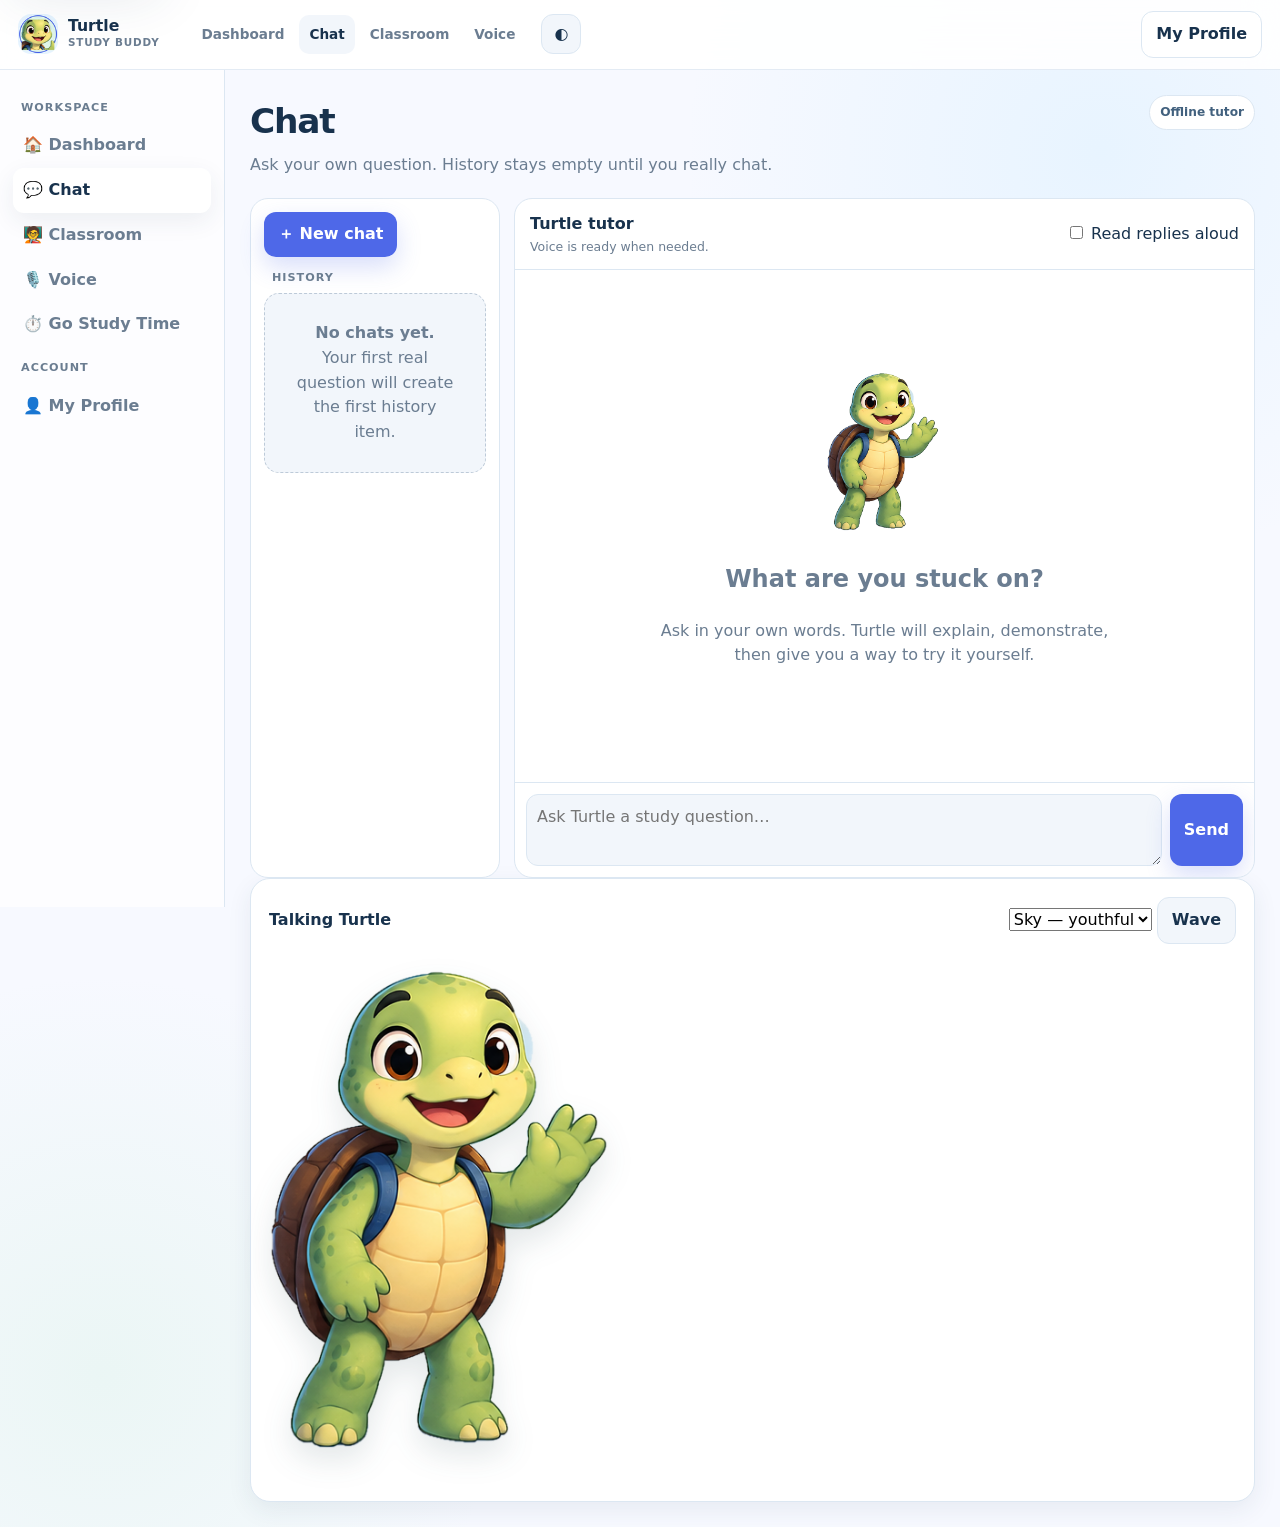
==== chat.html @ 51aebbe1 "Add files via upload" ====
<!doctype html>
<html lang="en">
<head>
<meta charset="utf-8">
<meta name="viewport" content="width=device-width,initial-scale=1">
<meta name="theme-color" content="#f7f9ff">
<meta name="description" content="Ask Turtle a study question and get a guided tutoring response.">
<meta name="robots" content="noindex,nofollow">
<link rel="canonical" href="https://turtle-study-buddy.pages.dev/chat.html">
<link rel="icon" href="favicon.ico" sizes="any">
<link rel="icon" type="image/png" href="favicon.png">
<meta property="og:type" content="website">
<meta property="og:title" content="Chat — Turtle Study Buddy">
<meta property="og:description" content="Ask Turtle a study question and get a guided tutoring response.">
<meta property="og:url" content="https://turtle-study-buddy.pages.dev/chat.html">
<meta property="og:image" content="https://turtle-study-buddy.pages.dev/assets/og-image.png">
<meta property="og:image:width" content="1200">
<meta property="og:image:height" content="630">
<meta name="twitter:card" content="summary_large_image">
<link rel="stylesheet" href="assets/css/site.css">
<title>Chat — Turtle Study Buddy</title>
</head>
<body>
<a class="skip" href="#main">Skip to content</a>
<header class="app-header">
  <div class="nav-wrap">
    <a class="brand" href="dashboard.html"><img src="favicon.png" alt=""><span class="brand-word"><b>Turtle</b><small>STUDY BUDDY</small></span></a>
    <nav class="app-nav" aria-label="Workspace"><a class="nav-link" href="dashboard.html">Dashboard</a><a class="nav-link" href="chat.html" aria-current="page">Chat</a><a class="nav-link" href="classroom.html">Classroom</a><a class="nav-link" href="voice.html">Voice</a></nav>
    <button class="btn btn-soft icon-btn" type="button" data-theme-toggle aria-label="Toggle dark mode">◐</button>
    <a class="btn btn-secondary profile-button" href="profile.html">My Profile</a>
  </div>
</header>
<main id="main">
<div class="app-shell"><aside class="sidebar"><div class="side-title">Workspace</div><a class="side-link" href="dashboard.html">🏠 Dashboard</a><a class="side-link active" href="chat.html">💬 Chat</a><a class="side-link" href="classroom.html">🧑‍🏫 Classroom</a><a class="side-link" href="voice.html">🎙️ Voice</a><a class="side-link" href="focus.html">⏱️ Go Study Time</a><div class="side-title">Account</div><a class="side-link" href="profile.html">👤 My Profile</a></aside><section class="app-main"><div class="app-title"><div><h1>Chat</h1><p>Ask your own question. History stays empty until you really chat.</p></div><span class="badge" id="chatMode">Offline tutor</span></div>
<div class="chat-layout">
<aside class="history"><button class="btn btn-primary" id="newChat" type="button">＋ New chat</button><div class="side-title">History</div><div class="history-list" id="historyList"></div></aside>
<section class="chat-box">
<div class="chat-head"><div><b>Turtle tutor</b><div class="typing" id="voiceStatus">Voice is ready when needed.</div></div><div><label><input type="checkbox" id="autoSpeak"> Read replies aloud</label></div></div>
<div class="messages" id="messages"></div>
<form class="composer" id="chatForm"><textarea id="chatInput" maxlength="1200" required aria-label="Study question" placeholder="Ask Turtle a study question…"></textarea><button class="btn btn-primary" id="sendBtn" type="submit">Send</button></form>
</section>
</div>
<div class="panel"><div class="panel-head"><h2>Talking Turtle</h2><div><select id="voiceChoice" aria-label="Turtle voice"><option value="af_sky">Sky — youthful</option><option value="af_heart">Heart — warm</option><option value="af_bella">Bella — clear</option></select> <button class="btn btn-soft" id="waveBtn" type="button">Wave</button></div></div><div class="turtle-rig-host" id="chatTurtle"></div></div></section></div>
</main>

<script type="module" src="assets/js/site.js"></script>
<script type="module" src="assets/js/chat.js"></script>
</body>
</html>
---- assets/css/site.css ----
*{box-sizing:border-box}
:root{
  --bg:#f7f9ff;--surface:#ffffff;--surface-2:#f2f6fb;--ink:#18324d;--muted:#6b7d91;
  --line:#dce7f2;--blue:#4e68e8;--blue-700:#394fc8;--green:#2f9b68;--green-soft:#eaf8ef;
  --yellow:#f3c64d;--danger:#b43b52;--shadow:0 20px 55px rgba(34,60,94,.12);--shadow-sm:0 8px 24px rgba(34,60,94,.08);
  --r-xl:28px;--r-lg:20px;--r-md:14px;--max:1180px;
}
html{scroll-behavior:smooth}
body{margin:0;background:
 radial-gradient(circle at 86% 10%,rgba(162,221,255,.18),transparent 26rem),
 radial-gradient(circle at 8% 90%,rgba(165,229,186,.15),transparent 25rem),
 var(--bg);color:var(--ink);font-family:Inter,ui-sans-serif,system-ui,-apple-system,"Segoe UI",Roboto,Arial,sans-serif;line-height:1.55}
body.dark{--bg:#111827;--surface:#182235;--surface-2:#141e2d;--ink:#eef5ff;--muted:#a9b8c9;--line:#2c3a4d;--shadow:0 20px 55px rgba(0,0,0,.28);--shadow-sm:0 8px 24px rgba(0,0,0,.22)}
a{color:inherit;text-decoration:none}
img,svg{display:block;max-width:100%}
button,input,select,textarea{font:inherit}
button{color:inherit}
.skip{position:fixed;left:12px;top:-70px;z-index:999;background:#fff;color:#111;padding:10px 14px;border-radius:10px;box-shadow:var(--shadow)}
.skip:focus{top:12px}
.wrap{max-width:var(--max);margin:auto;padding-left:18px;padding-right:18px}
.site-header,.app-header{position:sticky;top:0;z-index:60;background:color-mix(in srgb,var(--surface) 90%,transparent);backdrop-filter:blur(16px);border-bottom:1px solid color-mix(in srgb,var(--line) 80%,transparent)}
.nav-wrap{max-width:var(--max);margin:auto;padding:11px 18px;display:flex;align-items:center;gap:16px}
.brand{display:flex;align-items:center;gap:10px;min-width:max-content}
.brand img{width:40px;height:40px;border-radius:13px}
.brand-word b{display:block;line-height:1;font-size:.98rem}.brand-word small{display:block;color:var(--muted);font-size:.65rem;font-weight:800;letter-spacing:.08em}
.main-nav,.app-nav{display:flex;align-items:center;gap:5px;margin-left:auto}
.nav-link,.nav-button{border:0;background:transparent;padding:9px 10px;border-radius:10px;font-size:.85rem;font-weight:780;color:var(--muted);cursor:pointer}
.nav-link:hover,.nav-button:hover,.nav-link[aria-current="page"]{background:var(--surface-2);color:var(--ink)}
.nav-actions{display:flex;align-items:center;gap:8px}
.btn{border:0;border-radius:12px;padding:10px 14px;font-weight:850;display:inline-flex;align-items:center;justify-content:center;gap:7px;cursor:pointer;transition:transform .16s ease,background .16s ease,box-shadow .16s ease}
.btn:hover{transform:translateY(-1px)}
.btn:focus-visible,.icon-btn:focus-visible,.nav-link:focus-visible,.nav-button:focus-visible,input:focus-visible,textarea:focus-visible,select:focus-visible{outline:3px solid #f3ca54;outline-offset:2px}
.btn-primary{background:var(--blue);color:#fff;box-shadow:0 10px 24px rgba(78,104,232,.22)}
.btn-primary:hover{background:var(--blue-700)}
.btn-secondary{background:var(--surface);border:1px solid var(--line);color:var(--ink)}
.btn-soft{background:var(--surface-2);border:1px solid var(--line)}
.icon-btn{width:40px;height:40px;padding:0}
.menu-btn{display:none}
.badge{display:inline-flex;align-items:center;gap:7px;padding:7px 10px;background:var(--surface);border:1px solid var(--line);border-radius:999px;font-size:.76rem;font-weight:850;color:#42617e}
.dark .badge{color:#cfe0ef}
.hero{padding:64px 0 44px}
.hero-grid{display:grid;grid-template-columns:1.05fr .95fr;gap:44px;align-items:center}
.hero h1{font-size:clamp(2.7rem,6vw,5.25rem);line-height:.98;letter-spacing:-.055em;margin:16px 0 20px}
.hero h1 .green{color:var(--green);position:relative;display:inline-block}
.hero h1 .green:after{content:"";position:absolute;left:5%;right:3%;height:8px;bottom:-5px;background:var(--yellow);border-radius:999px;z-index:-1;transform:rotate(-1deg)}
.hero p{font-size:1.06rem;color:var(--muted);max-width:650px;margin:0 0 22px}
.hero-actions{display:flex;gap:10px;flex-wrap:wrap;margin:24px 0 16px}
.trust{display:flex;gap:13px;flex-wrap:wrap;font-size:.78rem;color:var(--muted);font-weight:760}
.hero-art{position:relative;min-height:525px;display:grid;place-items:center}
.hero-circle{width:min(500px,95%);aspect-ratio:1;border-radius:50%;background:linear-gradient(145deg,#e8f5ff,#eef9e8);border:12px solid rgba(255,255,255,.76);box-shadow:var(--shadow),inset 0 0 0 1px #d7e8f3;display:grid;place-items:center;overflow:visible}
.dark .hero-circle{border-color:rgba(255,255,255,.08)}
.hero-turtle{width:auto;height:88%;max-width:385px;object-fit:contain;filter:drop-shadow(0 18px 18px rgba(39,68,76,.14))}
.float-card{position:absolute;background:var(--surface);border:1px solid var(--line);box-shadow:var(--shadow-sm);border-radius:16px;padding:10px 12px;font-size:.76rem;font-weight:850}
.float-card.one{right:0;top:17%}.float-card.two{left:0;bottom:16%}
.section{padding:66px 0}
.section-head{text-align:center;max-width:740px;margin:0 auto 28px}
.section-head h2{font-size:clamp(1.9rem,4vw,3rem);line-height:1.08;letter-spacing:-.035em;margin:0 0 10px}
.section-head p{margin:0;color:var(--muted)}
.cards-4{display:grid;grid-template-columns:repeat(4,1fr);gap:14px}
.cards-3{display:grid;grid-template-columns:repeat(3,1fr);gap:16px}
.card{background:var(--surface);border:1px solid var(--line);border-radius:var(--r-lg);box-shadow:var(--shadow-sm);padding:20px}
.card .emoji{font-size:24px}.card h3{font-size:1rem;margin:10px 0 5px}.card p{margin:0;color:var(--muted);font-size:.86rem}
.step-num{width:36px;height:36px;border-radius:11px;display:grid;place-items:center;background:#edf1ff;color:var(--blue);font-weight:900}
.parent-box{display:grid;grid-template-columns:1fr 1fr;gap:24px;background:linear-gradient(145deg,#eef7ff,#eefaf2);border:1px solid #dce9e2;border-radius:28px;padding:30px}
.dark .parent-box{background:linear-gradient(145deg,#172537,#182c25);border-color:var(--line)}
.checks{display:grid;gap:9px}.check{display:flex;gap:9px;align-items:flex-start}.check strong{color:var(--green)}
.cta{background:linear-gradient(135deg,#4e68e8,#5f7cf0 55%,#3aa573);color:#fff;border-radius:30px;padding:38px;display:flex;align-items:center;justify-content:space-between;gap:20px}
.cta h2{font-size:clamp(1.8rem,4vw,3rem);margin:0 0 8px}.cta p{margin:0;color:#ebf0ff}
.page-hero{padding:56px 0 30px;text-align:center}.page-hero h1{font-size:clamp(2.2rem,5vw,4rem);margin:10px 0;letter-spacing:-.045em}.page-hero p{color:var(--muted);max-width:720px;margin:0 auto}
.price-card{max-width:760px;margin:0 auto;background:var(--surface);border:1px solid var(--line);border-radius:26px;padding:28px;box-shadow:var(--shadow);text-align:center}.price-card .price{font-size:3rem;font-weight:900;margin:10px 0}.price-list{display:grid;gap:8px;text-align:left;max-width:470px;margin:20px auto}
.faq-list{max-width:820px;margin:0 auto;display:grid;gap:10px}details{background:var(--surface);border:1px solid var(--line);border-radius:16px;padding:0 16px}summary{cursor:pointer;list-style:none;padding:16px 0;display:flex;justify-content:space-between;gap:12px;font-weight:850}summary::-webkit-details-marker{display:none}summary:after{content:"+";color:var(--blue);font-size:1.2rem}details[open] summary:after{content:"–"}details p{color:var(--muted);margin:0 0 16px}
.legal{max-width:820px;margin:auto;padding:50px 18px}.legal h1{font-size:clamp(2.2rem,5vw,3.7rem);letter-spacing:-.04em}.legal h2{margin-top:28px}.legal p,.legal li{color:var(--muted)}
.form-shell{min-height:calc(100vh - 70px);display:grid;place-items:center;padding:34px 18px}.form-card{width:min(590px,100%);background:var(--surface);border:1px solid var(--line);border-radius:26px;padding:28px;box-shadow:var(--shadow)}.form-card h1{margin:0 0 7px;font-size:2.15rem}.form-card>p{color:var(--muted)}
.form-grid{display:grid;gap:13px}.field label{display:block;font-size:.8rem;font-weight:850;margin-bottom:6px}.field input,.field select,.field textarea{width:100%;border:1px solid #cad8e5;background:var(--surface-2);color:var(--ink);border-radius:13px;padding:11px 12px;outline:none}.notice{padding:12px 13px;border-radius:14px;background:#fff8e8;border:1px solid #eed99a;color:#6f5717;font-size:.84rem;line-height:1.5}.dark .notice{background:#332b19;border-color:#5a4d2c;color:#ecd98f}
footer{border-top:1px solid var(--line);margin-top:58px;background:color-mix(in srgb,var(--surface) 74%,transparent)}.footer-grid{max-width:var(--max);margin:auto;padding:34px 18px;display:grid;grid-template-columns:1.5fr repeat(3,1fr);gap:28px}.footer-col b{display:block;margin-bottom:8px}.footer-col a{display:block;color:var(--muted);font-size:.86rem;padding:4px 0}.footer-brand p{color:var(--muted);font-size:.86rem;max-width:280px}.copyright{max-width:var(--max);margin:auto;padding:0 18px 26px;color:var(--muted);font-size:.76rem}

/* app */
.app-header .nav-wrap{max-width:none}.app-nav{margin-left:16px}.profile-button{margin-left:auto}.app-shell{display:grid;grid-template-columns:225px 1fr;min-height:calc(100vh - 63px)}.sidebar{border-right:1px solid var(--line);background:color-mix(in srgb,var(--surface) 70%,transparent);padding:17px 13px;position:sticky;top:63px;height:calc(100vh - 63px);overflow:auto}.side-title{margin:12px 8px 7px;font-size:.7rem;text-transform:uppercase;letter-spacing:.09em;color:var(--muted);font-weight:900}.side-link{display:flex;align-items:center;gap:8px;width:100%;padding:10px;border:0;border-radius:11px;background:transparent;color:var(--muted);font-weight:780;text-align:left;cursor:pointer}.side-link:hover,.side-link.active{background:var(--surface);color:var(--ink);box-shadow:var(--shadow-sm)}.app-main{padding:25px;min-width:0}.app-title{display:flex;justify-content:space-between;align-items:flex-start;gap:18px;margin-bottom:20px}.app-title h1{font-size:2.15rem;letter-spacing:-.035em;margin:0}.app-title p{color:var(--muted);margin:5px 0 0}.mode-grid{display:grid;grid-template-columns:repeat(4,1fr);gap:14px}.mode-card{background:var(--surface);border:1px solid var(--line);border-radius:20px;padding:18px;box-shadow:var(--shadow-sm)}.mode-card .mode-icon{width:44px;height:44px;border-radius:14px;display:grid;place-items:center;background:var(--surface-2);font-size:22px}.mode-card h3{margin:11px 0 4px}.mode-card p{margin:0;color:var(--muted);font-size:.84rem}.dashboard-grid{display:grid;grid-template-columns:1.35fr .65fr;gap:16px;margin-top:18px}.panel{background:var(--surface);border:1px solid var(--line);border-radius:20px;padding:18px;box-shadow:var(--shadow-sm)}.panel-head{display:flex;justify-content:space-between;gap:10px;align-items:center;margin-bottom:12px}.panel-head h2{font-size:1rem;margin:0}.empty{border:1px dashed #bdcad8;border-radius:15px;padding:27px;text-align:center;color:var(--muted);background:var(--surface-2)}.stats{display:grid;grid-template-columns:1fr 1fr;gap:10px}.stat{background:var(--surface-2);border:1px solid var(--line);border-radius:14px;padding:12px}.stat b{display:block;font-size:1.4rem}.stat span{font-size:.72rem;color:var(--muted)}
.chat-layout{display:grid;grid-template-columns:250px minmax(0,1fr);gap:14px;min-height:680px}.history{background:var(--surface);border:1px solid var(--line);border-radius:18px;padding:13px}.history-list{display:grid;gap:7px}.history-item{width:100%;border:1px solid var(--line);background:var(--surface-2);border-radius:11px;padding:9px 10px;text-align:left;cursor:pointer;font-size:.8rem;font-weight:760}.chat-box{background:var(--surface);border:1px solid var(--line);border-radius:18px;display:flex;flex-direction:column;overflow:hidden}.chat-head{padding:13px 15px;border-bottom:1px solid var(--line);display:flex;justify-content:space-between;gap:10px;align-items:center}.messages{flex:1;overflow:auto;padding:18px;display:flex;flex-direction:column;gap:12px}.welcome-chat{text-align:center;margin:auto;color:var(--muted);max-width:480px}.welcome-chat .turtle-small{width:115px;margin:0 auto 10px}.message{display:flex;gap:8px;max-width:80%}.message.user{align-self:flex-end;flex-direction:row-reverse}.bubble{padding:11px 13px;border-radius:15px;background:#eef8f2;border:1px solid #d5eadc;white-space:pre-wrap}.user .bubble{background:#eef3ff;border-color:#d6def8}.speaker{border:0;background:transparent;color:var(--blue);cursor:pointer;font-size:.75rem;font-weight:850;padding:4px 0}.composer{border-top:1px solid var(--line);padding:11px;display:flex;gap:8px}.composer textarea{flex:1;min-height:48px;max-height:140px;resize:vertical;border:1px solid var(--line);background:var(--surface-2);color:var(--ink);border-radius:12px;padding:10px}.typing{font-size:.78rem;color:var(--muted)}
.rig-card{background:var(--surface);border:1px solid var(--line);border-radius:22px;padding:18px;box-shadow:var(--shadow-sm);display:grid;place-items:center}.turtle-rig-host{width:min(350px,100%);aspect-ratio:385/580}.turtle-rig-svg{width:100%;height:100%;overflow:visible;filter:drop-shadow(0 14px 15px rgba(35,64,72,.12))}.rig-arm{transform-box:view-box;transform-origin:250px 250px}.rig-eyelids{opacity:0}.eyelid{fill:#a6c85f;stroke:#6e9446;stroke-width:1.2}.lash{fill:none;stroke:#2d371f;stroke-width:3.6;stroke-linecap:round}.mouth-shape{opacity:0}.mouth-shape.is-active{opacity:1}.turtle-rig-svg.is-blinking .rig-eyelids{opacity:1}.turtle-rig-svg.is-waving .rig-arm{animation:waveArm 1.35s ease-in-out}.turtle-rig-svg.is-speaking .rig-body-wrap{animation:talkSway 1.15s ease-in-out infinite}.turtle-rig-svg.is-speaking .rig-arm{animation:talkArm 1.6s ease-in-out infinite}
@keyframes waveArm{0%,100%{transform:rotate(0deg)}20%{transform:rotate(-8deg)}45%{transform:rotate(5deg)}70%{transform:rotate(-6deg)}}@keyframes talkSway{0%,100%{transform:translateY(0) rotate(0)}50%{transform:translateY(-1.5px) rotate(.45deg)}}@keyframes talkArm{0%,100%{transform:rotate(0)}50%{transform:rotate(-2.8deg)}}
.voice-grid{display:grid;grid-template-columns:minmax(320px,.85fr) minmax(360px,1.15fr);gap:18px}.voice-controls{background:var(--surface);border:1px solid var(--line);border-radius:22px;padding:20px;box-shadow:var(--shadow-sm)}.voice-controls textarea{width:100%;min-height:110px;resize:vertical;border:1px solid var(--line);border-radius:13px;background:var(--surface-2);color:var(--ink);padding:11px}.voice-grid2{display:grid;grid-template-columns:1fr 1fr;gap:10px}.status{margin-top:14px;padding:12px 13px;border:1px solid var(--line);border-radius:13px;background:var(--surface-2);font-size:.84rem;font-weight:760}.status.loading{background:#fff8e9;border-color:#edd493;color:#6d5517}.status.speaking{background:#effaf4;border-color:#b9e2ca;color:#1d6842}.status.error{background:#fff1f1;border-color:#efc1c1;color:#902d2d}.progress{height:7px;background:#ebf0f5;border-radius:999px;overflow:hidden;margin-top:9px}.progress i{display:block;height:100%;width:0;background:linear-gradient(90deg,var(--blue),var(--green));transition:width .16s ease}.readout{display:grid;grid-template-columns:repeat(3,1fr);gap:8px;margin-top:12px}.metric{background:var(--surface-2);border:1px solid var(--line);border-radius:12px;padding:9px;text-align:center}.metric small{display:block;color:var(--muted);font-size:.66rem;font-weight:850}.metric b{font-size:1rem}
.classroom-grid{display:grid;grid-template-columns:280px minmax(0,1fr);gap:16px}.board{background:var(--surface);border:1px solid var(--line);border-radius:21px;min-height:560px;padding:20px;box-shadow:var(--shadow-sm)}.board-label{text-transform:uppercase;letter-spacing:.08em;font-size:.72rem;color:var(--muted);font-weight:900}.board h2{font-size:2rem}.lesson{border-left:4px solid var(--blue);background:var(--surface-2);border-radius:0 14px 14px 0;padding:14px;margin-top:16px}
.focus-wrap{max-width:760px;margin:auto}.timer-card{text-align:center;background:var(--surface);border:1px solid var(--line);border-radius:24px;padding:28px;box-shadow:var(--shadow-sm)}.timer{font-size:clamp(3rem,10vw,6rem);font-weight:900;letter-spacing:-.055em;margin:12px 0}.timer-options{display:flex;justify-content:center;gap:8px;flex-wrap:wrap}.timer-options button{border:1px solid var(--line);background:var(--surface-2);border-radius:999px;padding:7px 10px;font-weight:800;cursor:pointer}
.profile-grid{display:grid;grid-template-columns:.8fr 1.2fr;gap:16px}.avatar{width:86px;height:86px;border-radius:50%;background:linear-gradient(145deg,#dff7e8,#e7f1ff);display:grid;place-items:center;font-size:38px;margin:0 auto 12px}.profile-summary{text-align:center}

@media(max-width:1020px){.cards-4,.mode-grid{grid-template-columns:repeat(2,1fr)}.hero-grid{gap:24px}.dashboard-grid{grid-template-columns:1fr}.classroom-grid{grid-template-columns:230px 1fr}}
@media(max-width:840px){.main-nav{display:none;position:absolute;left:14px;right:14px;top:64px;background:var(--surface);border:1px solid var(--line);border-radius:16px;padding:8px;box-shadow:var(--shadow);flex-direction:column;align-items:stretch}.main-nav.open{display:flex}.menu-btn{display:inline-flex}.nav-actions .hide-mobile{display:none}.hero-grid{grid-template-columns:1fr}.hero-art{min-height:445px}.hero-circle{width:min(430px,92%)}.cards-3,.parent-box{grid-template-columns:1fr}.footer-grid{grid-template-columns:1.3fr 1fr 1fr}.footer-col:last-child{grid-column:2/4}.app-shell{grid-template-columns:1fr}.sidebar{display:none}.app-main{padding:18px}.app-nav{display:none}.chat-layout{grid-template-columns:1fr}.history{display:none}.classroom-grid,.voice-grid,.profile-grid{grid-template-columns:1fr}}
@media(max-width:560px){.nav-wrap{padding:10px 12px}.brand-word small{display:none}.nav-actions .btn-primary{display:none}.hero{padding-top:40px}.hero h1{font-size:2.7rem}.hero p{font-size:.98rem}.hero-actions .btn{width:100%}.hero-art{min-height:365px}.hero-circle{width:min(350px,94%)}.hero-turtle{height:85%;max-width:300px}.float-card{display:none}.cards-4,.mode-grid{grid-template-columns:1fr}.cta{display:block;padding:25px}.cta .btn{margin-top:15px;width:100%}.footer-grid{grid-template-columns:1fr 1fr}.footer-brand{grid-column:1/-1}.footer-col:last-child{grid-column:auto}.app-main{padding:14px}.app-title{display:block}.app-title .btn{margin-top:10px}.message{max-width:92%}.voice-grid2,.readout{grid-template-columns:1fr}.composer{align-items:flex-end}.composer .btn{padding:10px 12px}}
@media(prefers-reduced-motion:reduce){html{scroll-behavior:auto}*,*:before,*:after{animation:none!important;transition:none!important}}
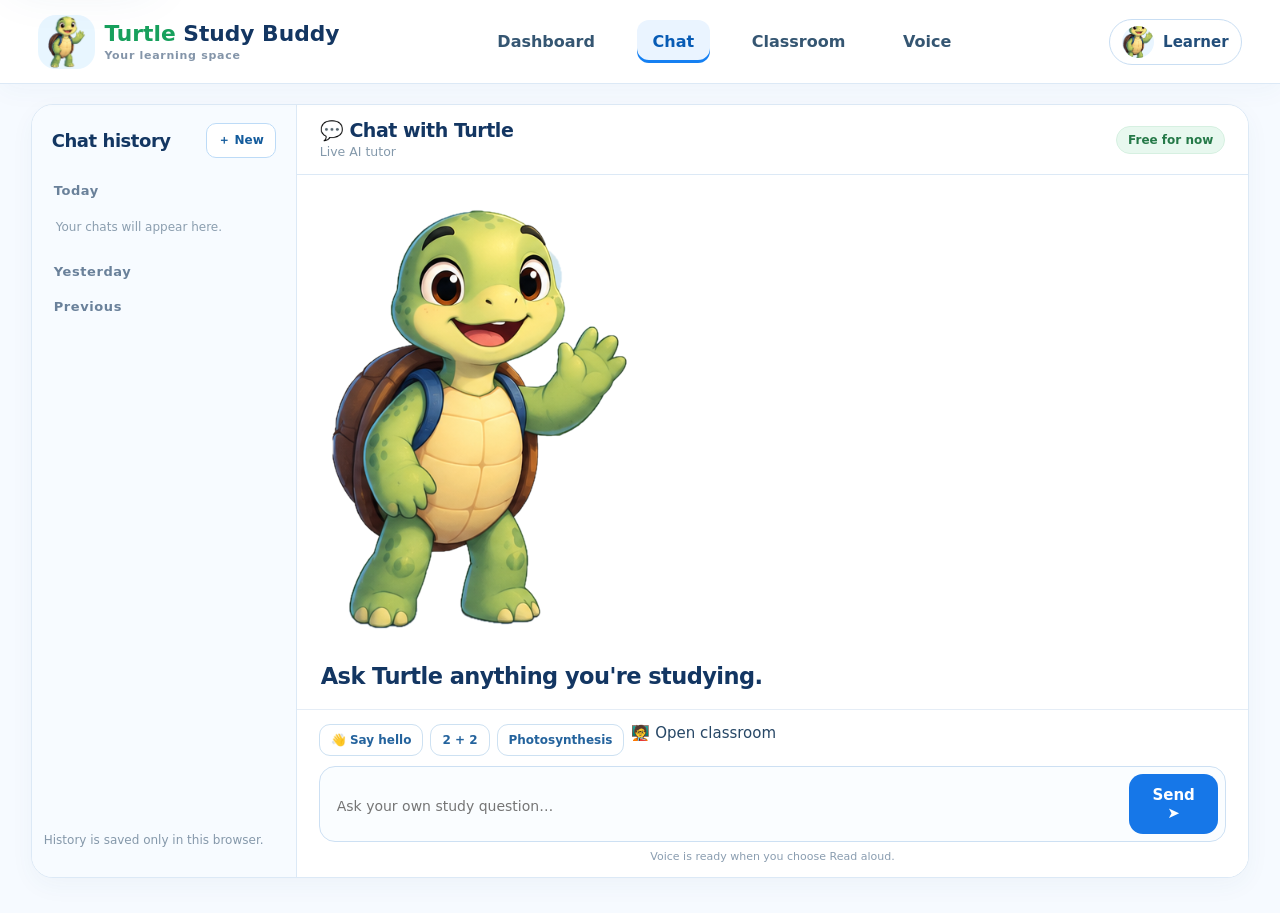
==== commit 6476a549: "Add files via upload" ====
--- a/chat.html
+++ b/chat.html
@@ -1,49 +1,8 @@
-<!doctype html>
-<html lang="en">
-<head>
-<meta charset="utf-8">
-<meta name="viewport" content="width=device-width,initial-scale=1">
-<meta name="theme-color" content="#f7f9ff">
-<meta name="description" content="Ask Turtle a study question and get a guided tutoring response.">
-<meta name="robots" content="noindex,nofollow">
-<link rel="canonical" href="https://turtle-study-buddy.pages.dev/chat.html">
-<link rel="icon" href="favicon.ico" sizes="any">
-<link rel="icon" type="image/png" href="favicon.png">
-<meta property="og:type" content="website">
-<meta property="og:title" content="Chat — Turtle Study Buddy">
-<meta property="og:description" content="Ask Turtle a study question and get a guided tutoring response.">
-<meta property="og:url" content="https://turtle-study-buddy.pages.dev/chat.html">
-<meta property="og:image" content="https://turtle-study-buddy.pages.dev/assets/og-image.png">
-<meta property="og:image:width" content="1200">
-<meta property="og:image:height" content="630">
-<meta name="twitter:card" content="summary_large_image">
-<link rel="stylesheet" href="assets/css/site.css">
-<title>Chat — Turtle Study Buddy</title>
-</head>
-<body>
-<a class="skip" href="#main">Skip to content</a>
-<header class="app-header">
-  <div class="nav-wrap">
-    <a class="brand" href="dashboard.html"><img src="favicon.png" alt=""><span class="brand-word"><b>Turtle</b><small>STUDY BUDDY</small></span></a>
-    <nav class="app-nav" aria-label="Workspace"><a class="nav-link" href="dashboard.html">Dashboard</a><a class="nav-link" href="chat.html" aria-current="page">Chat</a><a class="nav-link" href="classroom.html">Classroom</a><a class="nav-link" href="voice.html">Voice</a></nav>
-    <button class="btn btn-soft icon-btn" type="button" data-theme-toggle aria-label="Toggle dark mode">◐</button>
-    <a class="btn btn-secondary profile-button" href="profile.html">My Profile</a>
-  </div>
-</header>
-<main id="main">
-<div class="app-shell"><aside class="sidebar"><div class="side-title">Workspace</div><a class="side-link" href="dashboard.html">🏠 Dashboard</a><a class="side-link active" href="chat.html">💬 Chat</a><a class="side-link" href="classroom.html">🧑‍🏫 Classroom</a><a class="side-link" href="voice.html">🎙️ Voice</a><a class="side-link" href="focus.html">⏱️ Go Study Time</a><div class="side-title">Account</div><a class="side-link" href="profile.html">👤 My Profile</a></aside><section class="app-main"><div class="app-title"><div><h1>Chat</h1><p>Ask your own question. History stays empty until you really chat.</p></div><span class="badge" id="chatMode">Offline tutor</span></div>
-<div class="chat-layout">
-<aside class="history"><button class="btn btn-primary" id="newChat" type="button">＋ New chat</button><div class="side-title">History</div><div class="history-list" id="historyList"></div></aside>
-<section class="chat-box">
-<div class="chat-head"><div><b>Turtle tutor</b><div class="typing" id="voiceStatus">Voice is ready when needed.</div></div><div><label><input type="checkbox" id="autoSpeak"> Read replies aloud</label></div></div>
-<div class="messages" id="messages"></div>
-<form class="composer" id="chatForm"><textarea id="chatInput" maxlength="1200" required aria-label="Study question" placeholder="Ask Turtle a study question…"></textarea><button class="btn btn-primary" id="sendBtn" type="submit">Send</button></form>
-</section>
-</div>
-<div class="panel"><div class="panel-head"><h2>Talking Turtle</h2><div><select id="voiceChoice" aria-label="Turtle voice"><option value="af_sky">Sky — youthful</option><option value="af_heart">Heart — warm</option><option value="af_bella">Bella — clear</option></select> <button class="btn btn-soft" id="waveBtn" type="button">Wave</button></div></div><div class="turtle-rig-host" id="chatTurtle"></div></div></section></div>
-</main>
-
-<script type="module" src="assets/js/site.js"></script>
-<script type="module" src="assets/js/chat.js"></script>
-</body>
-</html>+<!doctype html><html lang="en"><head>
+<meta charset="UTF-8"><meta name="viewport" content="width=device-width,initial-scale=1"><meta name="theme-color" content="#f7fbff">
+<title>Chat — Turtle Study Buddy</title><meta name="description" content="Chat with Turtle Study Buddy."><meta name="robots" content="noindex,nofollow">
+<link rel="canonical" href="https://turtle-study-buddy.pages.dev/chat.html"><link rel="icon" href="favicon.ico" sizes="any"><link rel="icon" type="image/png" href="favicon.png">
+<meta property="og:type" content="website"><meta property="og:title" content="Chat — Turtle Study Buddy"><meta property="og:description" content="Chat with Turtle Study Buddy.">
+<meta property="og:url" content="https://turtle-study-buddy.pages.dev/chat.html"><meta property="og:image" content="https://turtle-study-buddy.pages.dev/assets/og-image.png">
+<meta name="twitter:card" content="summary_large_image"><link rel="stylesheet" href="assets/css/site.css">
+</head><body><a class="skip" href="#main">Skip to content</a><header class="site-head"><a class="brand" href="dashboard.html"><span class="brand-avatar"><img src="assets/turtle/turtle-static.png" alt=""></span><span><strong><span class="green-text">Turtle</span> Study Buddy</strong><small>Your learning space</small></span></a><nav class="workspace-nav"><a class="nav-link " href="dashboard.html">Dashboard</a><a class="nav-link active" href="chat.html">Chat</a><a class="nav-link " href="classroom.html">Classroom</a><a class="nav-link " href="voice.html">Voice</a></nav><div class="head-right"><a class="profile-chip" href="profile.html"><img data-profile-avatar src="assets/turtle/turtle-static.png" alt=""><span data-profile-name>Learner</span></a></div></header><main id="main" class="workspace"><div class="panel chat-layout"><aside class="history-rail"><div class="rail-top"><h2>Chat history</h2><button class="new-chat" id="newChat" type="button">＋ New</button></div><div id="threadList"></div><div class="voice-spacer"></div><p class="small-muted">History is saved only in this browser.</p></aside><section class="chat-main"><div class="chat-top"><div><h1>💬 Chat with Turtle</h1><small>Live AI tutor</small></div><span class="chip">Free for now</span></div><div class="chat-messages" id="messages"></div><div class="chat-footer"><div class="suggestions"><button type="button" data-suggest="Hi, Turtle!">👋 Say hello</button><button type="button" data-suggest="What is 2 + 2?">2 + 2</button><button type="button" data-suggest="How do plants make food?">Photosynthesis</button><a href="classroom.html">🧑‍🏫 Open classroom</a></div><form id="chatForm" class="composer"><textarea id="chatInput" aria-label="Message Turtle" rows="1" maxlength="1200" required placeholder="Ask your own study question…"></textarea><button class="btn btn-blue" id="sendBtn" type="submit">Send ➤</button></form><div id="voiceStatus" class="disclaimer">Voice is ready when you choose Read aloud. <span id="voiceProvider"></span></div></div></section></div></main><script type="module" src="assets/js/chat.js"></script></body></html>
--- a/assets/css/site.css
+++ b/assets/css/site.css
@@ -1,91 +1,98 @@
 
-*{box-sizing:border-box}
-:root{
-  --bg:#f7f9ff;--surface:#ffffff;--surface-2:#f2f6fb;--ink:#18324d;--muted:#6b7d91;
-  --line:#dce7f2;--blue:#4e68e8;--blue-700:#394fc8;--green:#2f9b68;--green-soft:#eaf8ef;
-  --yellow:#f3c64d;--danger:#b43b52;--shadow:0 20px 55px rgba(34,60,94,.12);--shadow-sm:0 8px 24px rgba(34,60,94,.08);
-  --r-xl:28px;--r-lg:20px;--r-md:14px;--max:1180px;
-}
-html{scroll-behavior:smooth}
-body{margin:0;background:
- radial-gradient(circle at 86% 10%,rgba(162,221,255,.18),transparent 26rem),
- radial-gradient(circle at 8% 90%,rgba(165,229,186,.15),transparent 25rem),
- var(--bg);color:var(--ink);font-family:Inter,ui-sans-serif,system-ui,-apple-system,"Segoe UI",Roboto,Arial,sans-serif;line-height:1.55}
-body.dark{--bg:#111827;--surface:#182235;--surface-2:#141e2d;--ink:#eef5ff;--muted:#a9b8c9;--line:#2c3a4d;--shadow:0 20px 55px rgba(0,0,0,.28);--shadow-sm:0 8px 24px rgba(0,0,0,.22)}
-a{color:inherit;text-decoration:none}
-img,svg{display:block;max-width:100%}
-button,input,select,textarea{font:inherit}
-button{color:inherit}
-.skip{position:fixed;left:12px;top:-70px;z-index:999;background:#fff;color:#111;padding:10px 14px;border-radius:10px;box-shadow:var(--shadow)}
+:root{--navy:#133662;--ink:#274766;--muted:#74889f;--blue:#1677e8;--blue-d:#0761ce;--green:#15a661;--mint:#e7fbef;--sky:#eef7ff;--border:#dce9f6;--bg:#f6faff;--shadow:0 18px 50px rgba(43,91,142,.10)}*{box-sizing:border-box}html{scroll-behavior:smooth;scroll-padding-top:100px}body{margin:0;background:var(--bg);color:var(--ink);font-family:Inter,ui-sans-serif,system-ui,-apple-system,'Segoe UI',sans-serif;font-size:15px}button,input,select,textarea{font:inherit}button,a{touch-action:manipulation}button{cursor:pointer}a{text-decoration:none;color:inherit}img{max-width:100%}.hidden{display:none!important}.green-text{color:#17a05c}.btn-reset{background:none;border:0}.btn{border-radius:14px;border:1px solid transparent;padding:11px 17px;font-weight:800;display:inline-flex;align-items:center;justify-content:center;gap:8px;transition:background .15s,border-color .15s,transform .15s}.btn:hover{transform:translateY(-1px)}.btn:focus-visible,button:focus-visible,a:focus-visible,input:focus-visible,select:focus-visible,textarea:focus-visible,summary:focus-visible{outline:3px solid #81baff;outline-offset:2px}.btn-blue{background:var(--blue);color:white}.btn-blue:hover{background:var(--blue-d)}.btn-light{background:white;color:#155ba4;border-color:#cde0f5}.btn-light:hover{background:#f0f7ff}.btn-green{background:var(--green);color:white}.btn-white{background:#fff;color:#155aab}.btn-big{font-size:16px;padding:15px 22px}.full{width:100%}.quiet{color:#527ca7;background:transparent;border:0;padding:10px;cursor:pointer}.muted{color:var(--muted)}.eyebrow{display:inline-block;color:#268963;background:#e8faf1;border:1px solid #d5f1e1;border-radius:999px;font-size:12px;letter-spacing:.08em;font-weight:900;padding:7px 12px}.site-head{height:84px;padding:0 clamp(14px,3vw,52px);display:flex;align-items:center;justify-content:space-between;gap:20px;background:#fff;border-bottom:1px solid var(--border);position:sticky;top:0;z-index:30;box-shadow:0 5px 28px rgba(46,93,140,.045)}.brand{display:flex;align-items:center;gap:9px;text-align:left;color:var(--navy);padding:0;flex:none}.brand-avatar{height:54px;width:57px;border-radius:18px;background:#e8f6ff;display:grid;place-items:center;overflow:hidden}.brand-avatar img{height:54px;width:46px;object-fit:contain;object-position:bottom}.brand strong{font-size:clamp(19px,1.7vw,25px);font-weight:900;white-space:nowrap}.brand small{display:block;font-size:11px;font-weight:650;letter-spacing:.065em;color:#8495a9;margin-top:3px}.public-nav,.workspace-nav{display:flex;align-items:center;gap:clamp(9px,2vw,29px);margin:auto}.public-nav a{font-weight:750;font-size:14px;color:#46627e;white-space:nowrap}.public-nav a:hover{color:var(--blue)}.nav-link{border:0;background:transparent;border-radius:12px;padding:12px 16px;color:#355672;font-weight:800;font-size:16px;cursor:pointer}.nav-link.active{background:#eaf4ff;color:#075bb5;box-shadow:inset 0 -3px #1580f2}.head-right{display:flex;gap:9px;align-items:center;flex:none}.profile-trigger-wrap{position:relative}.profile-trigger{display:flex;align-items:center;gap:10px;border:1px solid #c9def3;background:#fff;border-radius:26px;padding:5px 13px 5px 5px;font-weight:800;color:#234e7a}.avatar{width:38px;height:38px;object-fit:cover;border-radius:50%;background:#dff1ff;border:1px solid #e0e9f4}.profile-menu{position:absolute;right:0;top:calc(100% + 10px);min-width:195px;background:#fff;border:1px solid var(--border);border-radius:15px;box-shadow:var(--shadow);padding:7px;z-index:35}.profile-menu button{background:#fff;border:0;padding:12px;text-align:left;width:100%;border-radius:8px;color:#33536e;font-weight:650;cursor:pointer}.profile-menu button:hover{background:#eff7ff}
+/* public */.landing{background:#fff}.hero{min-height:590px;padding:46px clamp(28px,5vw,85px);display:grid;grid-template-columns:1.05fr .95fr;gap:25px;align-items:center;background:radial-gradient(circle at 70% 30%,#e5f7fb 0,transparent 42%),linear-gradient(112deg,#f6fbff,#edf7ff)}.hero-text{max-width:650px}.hero h1{font-size:clamp(44px,4.7vw,70px);line-height:1.1;letter-spacing:-.048em;color:var(--navy);margin:20px 0}.hero h1 span{color:#1da562;text-decoration:underline;text-decoration-color:#f6d64b;text-decoration-thickness:7px;text-underline-offset:9px}.hero-text>p{font-size:18px;line-height:1.75;color:#536e8a;max-width:590px}.hero-buttons{display:flex;flex-wrap:wrap;gap:12px;margin:27px 0 18px}.mini-perks{display:flex;gap:20px;flex-wrap:wrap;color:#688098;font-size:13px;font-weight:650}.hero-art{display:grid;place-items:center;min-height:490px}.hero-orbit{width:min(510px,43vw);aspect-ratio:1;border-radius:50%;border:15px solid #d6eefa;background:radial-gradient(circle at 50% 45%,#fff,#d5f2ff);position:relative;display:grid;place-items:end center;box-shadow:0 26px 75px #bddff344;overflow:visible}.hero-turtle{width:68%;height:100%;object-fit:contain;object-position:bottom;position:relative;z-index:1;filter:drop-shadow(0 12px 8px #16496c21)}.hero-tile{position:absolute;z-index:2;font-size:33px;background:white;border-radius:16px;padding:12px;box-shadow:var(--shadow)}.tile-a{left:-5%;top:18%}.tile-b{right:-6%;top:17%}.tile-c{right:-2%;bottom:13%}.home-section{padding:70px clamp(22px,5vw,85px)}.section-head{text-align:center;max-width:770px;margin:0 auto 34px}.section-head h2,.home-section h2{font-size:clamp(27px,3vw,40px);letter-spacing:-.035em;color:var(--navy);margin:12px 0}.section-head p{color:#70859c}.subject-cards{display:grid;grid-template-columns:repeat(4,minmax(0,1fr));gap:13px;max-width:1240px;margin:auto}.subject-card{border:1px solid #e3edf6;border-radius:19px;padding:18px;min-height:138px;background:var(--c);display:flex;flex-direction:column;align-items:flex-start;text-align:left;cursor:pointer}.subject-card span{font-size:28px}.subject-card strong{margin-top:auto;font-size:17px;color:var(--navy)}.subject-card small{margin-top:4px;color:#53708d}.subject-card:hover{outline:2px solid #a8d3ff}.light-section{background:#f3f9ff}.three-cards,.mode-showcase{display:grid;grid-template-columns:repeat(3,minmax(0,1fr));max-width:1250px;margin:auto;gap:15px}.home-card,.mode-showcase>div{padding:27px;border:1px solid #e1ecf6;border-radius:19px;background:#fff;box-shadow:0 10px 28px #28466c0a}.home-card span{font-size:28px;font-weight:900;color:#42aa71}.home-card h3{font-size:21px;color:var(--navy)}.home-card p,.mode-showcase p{color:#647d95;line-height:1.6}.mode-showcase{grid-template-columns:repeat(4,minmax(0,1fr))}.mode-showcase>div{font-size:30px}.mode-showcase strong{font-size:19px;display:block;margin:12px 0 0}.mode-showcase p{font-size:14px}.parents{display:flex;justify-content:space-around;align-items:center;gap:40px;background:#eaf9f1}.parents>div:first-child{max-width:650px}.parents p{font-size:16px;line-height:1.75;color:#5c768e}.parent-decor{font-size:55px;display:flex;gap:22px;align-items:center;background:#fff;border-radius:28px;padding:30px;box-shadow:var(--shadow)}.parent-decor span{font-size:23px;font-weight:850;color:var(--navy)}.parent-decor small{font-size:12px;color:var(--muted)}.faq-list{max-width:900px;margin:auto;display:grid;gap:10px}.faq-list details{background:#fff;border:1px solid #dceaf6;border-radius:14px;padding:0 21px;box-shadow:0 5px 18px #244c7510}.faq-list summary{list-style:none;cursor:pointer;display:flex;align-items:center;justify-content:space-between;padding:20px 0;font-weight:800;font-size:16px;color:#20446e}.faq-list summary::-webkit-details-marker{display:none}.faq-list summary:after{content:'+';width:28px;height:28px;border-radius:9px;background:#eaf4ff;color:#1268be;display:grid;place-items:center;font-size:23px;font-weight:500;flex:none;margin-left:10px}.faq-list details[open] summary:after{content:'−'}.faq-list details p{color:#697f94;line-height:1.7;padding:0 0 18px;margin:0}.home-last{text-align:center;background:linear-gradient(120deg,#1c77d7,#17a46e);color:#fff;padding:50px 15px}.home-last h2{font-size:37px;margin:0 0 9px}.home-last p{margin-bottom:23px}.footer{background:#fff;padding:45px 6% 20px;display:grid;grid-template-columns:2fr repeat(3,1fr);gap:30px;color:#6b8196}.footer>div{display:flex;flex-direction:column;gap:11px}.footer b{color:var(--navy)}.foot-brand b{font-size:24px}.foot-brand small{max-width:260px;line-height:1.65}.footer a:hover{color:var(--blue)}.copyright{grid-column:1/-1;border-top:1px solid #e1ecf6;padding-top:15px;font-size:12px}
+/* auth */.auth-screen{min-height:calc(100vh - 84px);display:grid;place-items:center;padding:32px;background:radial-gradient(circle at 65% 26%,#dff8ec,transparent 35%),linear-gradient(135deg,#edf8ff,#fff)}.auth-card{background:#fff;border:1px solid #d9e9f7;box-shadow:var(--shadow);border-radius:26px;padding:38px;max-width:850px;width:100%;display:grid;grid-template-columns:260px 1fr;gap:28px;align-items:center}.auth-card>img{width:248px}.auth-card h1{font-size:35px;letter-spacing:-1px;margin:13px 0;color:var(--navy)}.auth-card p{line-height:1.6;color:#73889b}.auth-card form{display:grid;gap:11px;margin-top:22px}.auth-card label,.profile-form label{font-weight:850;color:#2c5179}.auth-card input,.profile-form input,.profile-form select{padding:13px 14px;border:1px solid #cbdff2;border-radius:11px;width:100%;background:#fff}.otp-notice{border-radius:12px;border:1px solid #cbe1fb;background:#edf6ff;padding:12px;font-size:13px;line-height:1.6}.otp-notice strong{display:block;font-size:24px;letter-spacing:5px;color:#0c6bd1;margin:7px 0}.form-error{font-size:12px;color:#b83b3b;margin:0;min-height:16px}
+/* workspace common */.workspace{max-width:1510px;margin:0 auto;padding:20px clamp(12px,2.4vw,32px) 35px;min-height:calc(100vh - 84px)}.panel{background:#fff;border:1px solid var(--border);border-radius:22px;box-shadow:0 8px 25px rgba(40,83,126,.045)}.padd{padding:23px}.workspace h1,.workspace h2,.workspace h3{color:var(--navy);letter-spacing:-.025em}.workspace h1{font-size:clamp(28px,2.8vw,38px)}.page-head{display:flex;justify-content:space-between;align-items:center;gap:20px;margin-bottom:19px}.page-head h1{margin:0 0 5px}.page-head p{margin:0;color:var(--muted)}.chip{display:inline-flex;align-items:center;gap:6px;background:#e8f8ef;border:1px solid #d6f0e1;border-radius:999px;color:#257948;padding:6px 11px;font-weight:800;font-size:12px}.small-btn{padding:7px 11px;font-size:13px;border-radius:9px}.app-grid{display:grid;grid-template-columns:repeat(4,minmax(0,1fr));gap:15px}.dash-intro{background:linear-gradient(115deg,#eef8ff,#eafbf1);padding:25px;display:flex;justify-content:space-between;align-items:center;margin-bottom:17px;overflow:hidden;min-height:180px}.dash-intro h1{margin:9px 0}.dash-intro p{color:#667f97;line-height:1.6;max-width:560px}.dash-intro img{height:160px;object-fit:contain;align-self:end}.mode-card{min-height:185px;padding:22px;text-align:left;border:1px solid #dfeaf6;background:#fff;border-radius:21px;box-shadow:0 9px 25px #1e4d8210}.mode-card:hover{border-color:#76b6f4;transform:translateY(-2px)}.mode-icon{width:52px;height:52px;display:grid;place-items:center;border-radius:16px;font-size:27px;margin-bottom:14px}.mode-card b{font-size:20px;color:var(--navy);display:block}.mode-card small{color:var(--muted);line-height:1.5;display:block;margin-top:8px}.dash-lower{display:grid;grid-template-columns:1.3fr .7fr;gap:15px;margin-top:17px}.recent-row{border-top:1px solid #edf2f6;padding:12px 0;display:flex;justify-content:space-between;align-items:center;gap:10px}.recent-row button{border:0;background:transparent;color:#2b6799;font-weight:760}.focus-summary{border-radius:15px;padding:18px;background:#eafbfa;display:flex;align-items:center;justify-content:space-between}.focus-summary strong{font-size:30px;color:#15976c}
+/* Chat */.chat-layout{display:grid;grid-template-columns:265px minmax(0,1fr);height:min(790px,calc(100vh - 126px));min-height:580px;overflow:hidden}.history-rail{border-right:1px solid var(--border);padding:18px 12px;background:#f7fbff;display:flex;flex-direction:column;min-height:0;overflow-y:auto}.rail-heading{font-size:13px;letter-spacing:.045em;font-weight:900;color:#6a819a;margin:20px 10px 9px}.rail-top{display:flex;align-items:center;justify-content:space-between;padding:0 8px 5px}.rail-top h2{margin:0;font-size:18px}.new-chat{font-size:12px;padding:8px 11px;border:1px solid #bddbf7;color:#145c9d;background:#fff;border-radius:10px;font-weight:800}.thread{width:100%;border:1px solid transparent;border-radius:12px;background:transparent;display:flex;align-items:center;justify-content:space-between;gap:8px;padding:12px 9px;color:#365574;text-align:left;min-width:0}.thread:hover,.thread.active{background:#e6f2ff;border-color:#d3e8fa}.thread .thread-title{overflow:hidden;text-overflow:ellipsis;white-space:nowrap;flex:1}.thread-menu{border:0;background:transparent;color:#6c86a2;padding:2px 5px;flex:none;font-weight:900}.history-empty{padding:10px;color:#8497aa;font-size:13px}.chat-main{display:flex;flex-direction:column;min-height:0;background:#fff}.chat-top{display:flex;justify-content:space-between;align-items:center;border-bottom:1px solid var(--border);padding:14px 23px}.chat-top h2{margin:0;font-size:19px}.chat-top small{color:#8499ab}.chat-messages{padding:24px 24px 16px;flex:1;overflow:auto;display:flex;flex-direction:column;gap:23px;scroll-behavior:smooth}.message-row{display:flex;gap:11px;align-items:flex-start;max-width:75%}.message-row.user{align-self:flex-end;flex-direction:row-reverse}.chat-face{flex:none;width:42px;height:42px;border-radius:50%;background:#e8f9ef;border:1px solid #d9eaf5;display:grid;place-items:center;overflow:hidden}.chat-face img{height:42px;width:37px;object-fit:contain;object-position:bottom}.chat-face.person{background:#e6f3ff;color:#1c66b1;font-size:25px}.bubble{border-radius:17px;padding:16px 19px;font-size:16px;line-height:1.58;white-space:pre-wrap;overflow-wrap:anywhere;background:#ebfaee;border:1px solid #cbeccd;box-shadow:0 6px 15px #24561d08}.user .bubble{background:#eaf5ff;border-color:#bcdfff}.msg-actions{margin-top:10px;display:flex;flex-wrap:wrap;gap:7px}.msg-actions button,.suggestions button{background:#fff;border:1px solid #cde1f2;color:#24639d;border-radius:11px;padding:8px 11px;font-size:12px;font-weight:800}.msg-actions button:hover,.suggestions button:hover{background:#eff8ff}.chat-footer{border-top:1px solid #e5edf6;padding:14px 22px;background:#fff}.suggestions{display:flex;gap:7px;margin-bottom:10px;flex-wrap:wrap}.composer{display:flex;align-items:end;gap:10px;border:1px solid #cde0f3;border-radius:16px;padding:7px;background:#fafdff}.composer textarea{width:100%;border:0;background:transparent;outline:0;resize:none;min-height:46px;max-height:120px;padding:10px;font-size:14px}.composer .btn{align-self:end}.disclaimer{font-size:11px;color:#8a9db0;margin:8px 0 0;text-align:center}
+/* study */.study-page{display:grid;gap:13px}.classroom-layout{display:grid;grid-template-columns:minmax(0,1fr) 255px;gap:13px}.classroom-main{overflow:hidden}.study-bar{padding:17px 21px;background:#fff;border-bottom:1px solid var(--border);display:flex;justify-content:space-between;align-items:center;gap:15px}.study-bar h1{font-size:21px;margin:0}.study-bar p{color:var(--muted);font-size:12px;margin:5px 0 0}.study-entry{display:flex;gap:7px;align-items:center;min-width:0}.study-entry input{min-width:125px;width:min(440px,34vw);padding:11px 13px;border:1px solid #cddfee;border-radius:11px}.study-entry select{padding:11px;border:1px solid #cddfee;border-radius:11px;background:white}.classroom-scene{min-height:400px;background:linear-gradient(#e7f4ff 0 74%,#f6debc 74%);position:relative;display:grid;grid-template-columns:30% 70%;align-items:end;overflow:hidden}.classroom-scene:before{content:'';position:absolute;width:120px;height:200px;background:linear-gradient(130deg,#cce5ff,#fff);border:10px solid #fff;border-radius:8px;top:18px;left:24px;box-shadow:0 4px 8px #496b8330}.teacher-figure{height:360px;z-index:2;display:flex;align-items:end;justify-content:flex-start}.teacher-figure img{height:100%;max-width:none;object-fit:contain;object-position:bottom;filter:drop-shadow(0 7px 3px #416b6d18);margin-left:2%}.voice-label{position:absolute;z-index:3;top:28px;left:20px;border:1px solid #cce3fa;border-radius:999px;color:#2b6cad;background:white;padding:8px 12px;font-size:12px;font-weight:800}.board-frame{height:calc(100% - 41px);margin:22px 20px 19px -11px;z-index:1;background:#b98146;padding:10px;border-radius:15px;box-shadow:0 11px 20px #79592b33}.board{background:#fff;border-radius:6px;height:100%;padding:18px clamp(13px,2.3vw,34px);display:flex;flex-direction:column;gap:9px;min-width:0;overflow:auto}.board-label{font-size:11px;font-weight:950;letter-spacing:.09em;color:#3e9f7f}.board-question{font-size:clamp(19px,2.2vw,35px);line-height:1.26;overflow-wrap:anywhere;font-weight:850;color:#205591;margin:3px 0}.board-text{font-size:clamp(14px,1.5vw,19px);font-weight:750;line-height:1.5;color:#365c78;white-space:pre-wrap;overflow-wrap:anywhere;margin:0}.board-tokens{display:flex;gap:8px;flex-wrap:wrap;margin-top:8px}.math-token{background:#eaf4ff;border:1px solid #c9e5ff;border-radius:10px;font-size:18px;font-weight:850;padding:8px 12px;color:#1469bc}.answer-reveal{font-size:clamp(17px,2vw,27px);font-weight:900;color:#138f59;background:#e9faeb;border-radius:14px;max-width:100%;padding:10px 16px;margin-top:auto;overflow-wrap:anywhere}.board-progress{display:flex;gap:5px;align-items:center;margin:3px 0 0}.board-progress span{height:6px;width:29px;border-radius:99px;background:#dcebf6}.board-progress span.on{background:#1aa865}.lesson-tools{padding:15px 18px;background:#fff;border-top:1px solid #e4edf6;display:flex;align-items:center;justify-content:space-between;flex-wrap:wrap;gap:10px}.lesson-tools .tools-left,.lesson-tools .tools-right{display:flex;gap:8px;flex-wrap:wrap}.study-side{padding:19px}.study-side h3{margin:0 0 14px;font-size:18px}.side-step{border-left:3px solid #d8e6f2;padding:9px 13px;color:#70869b;display:flex;align-items:center;justify-content:space-between;font-weight:750}.side-step.on{border-color:#1ca369;color:#155a45;background:#effaf4}.study-card{background:#f1f9ff;border:1px solid #e0edfa;border-radius:13px;padding:12px;font-size:12px;color:#67839b;line-height:1.5;margin-top:16px}.study-activity{margin-top:13px;display:grid;grid-template-columns:1.15fr .85fr;gap:13px}.activity-card{padding:19px}.activity-card h3{margin:0 0 9px;font-size:18px}.activity-card p{margin:0 0 12px;color:#627d94;line-height:1.6}.answer-form{display:flex;gap:8px;flex-wrap:wrap}.answer-form input{flex:1;min-width:130px;border:1px solid #cbdff2;border-radius:10px;padding:12px}.feedback{padding:10px 12px;background:#edf8ff;color:#2b638e;border-radius:11px;margin-top:10px;line-height:1.5}.feedback.good{background:#e5f9e9;color:#177945}.feedback.bad{background:#fff4e6;color:#8e5c24}
+/* Voice */.voice-layout{display:grid;grid-template-columns:250px minmax(0,1fr);min-height:calc(100vh - 135px);overflow:hidden}.voice-rail{background:#f8fbff;border-right:1px solid #e2edf7;padding:20px 13px;display:flex;flex-direction:column}.voice-rail h3{font-size:15px;margin:8px}.voice-item{padding:10px 12px;border-radius:11px;font-size:13px;color:#607d96}.voice-item:hover{background:#ecf6ff}.voice-spacer{flex:1}.voice-stage{display:flex;flex-direction:column;align-items:center;justify-content:center;position:relative;padding:50px 20px 22px;background:radial-gradient(circle at 50% 50%,#e8f8ff,transparent 47%),#fff}.voice-stage img{height:min(410px,47vh);object-fit:contain;filter:drop-shadow(0 10px 12px #3871961c)}.voice-stage h1{font-size:26px;margin:4px}.voice-stage p{text-align:center;color:#73899c;font-size:13px;line-height:1.5}.wave{width:min(470px,90%);height:55px;display:flex;align-items:center;justify-content:center;gap:3px;margin-top:11px}.wave span{height:calc(6px + var(--h)*1px);width:3px;background:#71b6eb;border-radius:99px}.wave.active span{animation:equal .65s ease-in-out infinite alternate;animation-delay:calc(var(--h)*-18ms)}@keyframes equal{to{transform:scaleY(.35);background:#1ba66f}}.voice-controls{display:flex;align-items:center;justify-content:center;gap:20px;flex-wrap:wrap}.voice-mic{width:77px;height:77px;border-radius:50%;border:4px solid #dcf0ff;background:var(--blue);color:white;font-size:29px}.voice-mic.on{background:#10a96f}.voice-status{border:1px solid #d7ebf7;border-radius:999px;padding:7px 13px;font-size:12px;font-weight:800;color:#3c7ab1;background:#f7fbff}
+/* focus */.focus-grid{display:grid;grid-template-columns:1fr 340px;gap:15px}.focus-main,.focus-side{padding:24px}.focus-setup{display:grid;gap:12px;max-width:600px}.focus-setup label{font-weight:850;color:#325579}.focus-setup input,.focus-setup select{border:1px solid #cbdff2;border-radius:11px;padding:13px}.time-picks{display:flex;gap:8px;flex-wrap:wrap}.time-pick{background:#fff;color:#4b708c;border:1px solid #cedfef;border-radius:11px;padding:12px 19px;font-weight:850}.time-pick.selected{background:#e6f4ff;color:#1366bd;border-color:#80b9f0}.clock-circle{width:min(330px,80vw);height:min(330px,80vw);border-radius:50%;background:conic-gradient(#23ae6d var(--pct,0%),#e7f0f7 0);padding:15px;margin:24px auto;display:grid;place-items:center}.clock-inner{width:100%;height:100%;border-radius:50%;background:#fff;display:flex;align-items:center;justify-content:center;flex-direction:column}.clock-inner b{font-size:clamp(43px,6vw,64px);font-variant-numeric:tabular-nums;color:var(--navy)}.focus-actions{display:flex;gap:10px;justify-content:center;flex-wrap:wrap}.time-log{display:flex;justify-content:space-between;border-bottom:1px solid #edf3f8;padding:12px 0}.small-muted{font-size:12px;color:#8598aa}.focus-side h2{margin-top:0}
+/* overlays */.overlay-layer{position:fixed;inset:0;z-index:60;display:grid;place-items:center;padding:18px}.shade{position:absolute;inset:0;background:rgba(10,38,67,.51);backdrop-filter:blur(4px)}.overlay-panel{position:relative;z-index:1;max-width:550px;max-height:calc(100vh - 32px);overflow:auto;width:100%;padding:27px;border:1px solid #d6e7f6;border-radius:24px;background:#fff;box-shadow:0 24px 80px #122c4460}.overlay-head{display:flex;justify-content:space-between;gap:12px;align-items:start}.overlay-head h2{font-size:25px;margin:4px 0;color:var(--navy)}.overlay-head p{color:#74869c;line-height:1.5;margin:3px 0 18px}.x-close{border:1px solid #d6e6f5;border-radius:9px;background:#fff;color:#365e7d;padding:7px 10px;font-size:17px}.profile-form{display:grid;grid-template-columns:1fr 1fr;gap:12px}.profile-form .field{display:grid;gap:6px}.profile-form .wide{grid-column:1/-1}.profile-form input[type=file]{font-size:12px;padding:10px}.profile-preview{display:flex;gap:13px;align-items:center;background:#f3faff;border-radius:12px;padding:10px}.profile-preview img{width:57px;height:57px;border-radius:50%;object-fit:cover;background:#e7f2fe}.profile-note{color:#74899c;font-size:12px;line-height:1.55;padding:12px;background:#eef8ff;border-radius:12px}.profile-buttons{display:flex;gap:9px;justify-content:flex-end;margin-top:12px}.toast{position:fixed;bottom:20px;left:50%;transform:translateX(-50%) translateY(100px);background:#143b63;color:white;padding:13px 21px;border-radius:12px;font-size:13px;font-weight:700;box-shadow:var(--shadow);transition:transform .2s;z-index:99;max-width:min(440px,94vw);text-align:center}.toast.on{transform:translateX(-50%) translateY(0)}
+@media(max-width:1150px){.public-nav{display:none}.app-grid{grid-template-columns:repeat(2,minmax(0,1fr))}.classroom-layout{grid-template-columns:1fr}.study-side{display:none}.study-entry input{width:min(310px,31vw)}}
+@media(max-width:800px){.site-head{height:75px;gap:8px}.brand strong{font-size:19px}.brand small{display:none}.brand-avatar{height:44px;width:44px}.brand-avatar img{height:44px;width:37px}.workspace-nav{gap:0;margin:0}.nav-link{font-size:13px;padding:9px 10px}.profile-trigger{padding:4px}.profile-trigger #headerName{display:none}.profile-trigger>span:last-child{display:none}.hero{grid-template-columns:1fr;gap:0;padding:36px 21px}.hero-art{min-height:320px;order:-1}.hero-orbit{width:min(330px,77vw)}.hero-turtle{width:65%}.subject-cards{grid-template-columns:repeat(2,1fr)}.three-cards,.mode-showcase{grid-template-columns:1fr 1fr}.parents{flex-direction:column}.footer{grid-template-columns:repeat(2,1fr)}.auth-card{grid-template-columns:1fr;text-align:center}.auth-card>img{height:170px;margin:auto}.dash-lower,.study-activity,.focus-grid{grid-template-columns:1fr}.chat-layout{grid-template-columns:180px minmax(0,1fr)}.message-row{max-width:90%}.history-rail{padding:13px 6px}.classroom-scene{grid-template-columns:27% 73%}.teacher-figure{height:310px}.board-frame{margin:13px 12px 13px -9px;height:calc(100% - 26px)}.study-bar{flex-wrap:wrap}.study-entry{width:100%}.study-entry input{flex:1;width:auto}.voice-layout{grid-template-columns:185px 1fr}}
+@media(max-width:560px){.site-head{padding:0 9px;height:69px}.brand{gap:4px}.brand strong{font-size:13px;max-width:110px;display:block;line-height:1.1;white-space:normal}.brand-avatar{height:39px;width:35px;border-radius:9px}.brand-avatar img{height:40px;width:34px}.workspace-nav{gap:0}.nav-link{font-size:12px;padding:8px 5px}.head-right>.btn{font-size:12px;padding:8px}.head-right #publicStart{display:none}.profile-trigger .avatar{width:30px;height:30px}.hero h1{font-size:40px}.hero-text>p{font-size:16px}.hero-buttons .btn{font-size:13px}.home-section{padding:42px 17px}.subject-card{min-height:126px}.three-cards,.mode-showcase{grid-template-columns:1fr}.footer{padding:32px 20px;gap:23px}.home-last h2{font-size:28px}.workspace{padding:10px 8px 24px}.app-grid{grid-template-columns:1fr 1fr;gap:9px}.dash-intro{padding:15px;min-height:150px}.dash-intro img{height:108px}.dash-intro h1{font-size:23px}.mode-card{padding:15px;min-height:145px}.mode-card b{font-size:17px}.mode-card small{font-size:12px}.page-head{flex-wrap:wrap}.chat-layout{grid-template-columns:1fr;height:calc(100dvh - 91px);min-height:510px}.history-rail{display:none}.chat-top{padding:11px 13px}.chat-messages{padding:14px 10px}.message-row{max-width:94%}.bubble{font-size:14px;padding:12px 14px}.chat-face{height:33px;width:33px}.chat-face img{height:33px;width:29px}.chat-footer{padding:10px}.suggestions{flex-wrap:nowrap;overflow-x:auto}.suggestions button{flex:none}.study-bar{padding:11px}.study-entry{flex-wrap:wrap}.study-entry input{min-width:170px}.classroom-scene{min-height:340px;grid-template-columns:27% 73%}.teacher-figure{height:210px}.teacher-figure img{height:230px;margin-left:-21px}.board-frame{margin:11px 6px 10px -4px;padding:6px}.board{padding:9px}.board-label{font-size:9px}.board-question{font-size:19px}.board-text{font-size:12px}.answer-reveal{padding:7px;font-size:17px}.lesson-tools{padding:10px}.lesson-tools .btn{padding:8px 10px;font-size:12px}.voice-layout{grid-template-columns:1fr;min-height:calc(100dvh - 99px)}.voice-rail{display:none}.voice-stage{padding:29px 13px}.voice-stage img{height:min(350px,42vh)}.focus-main,.focus-side{padding:17px}.profile-form{grid-template-columns:1fr}.profile-form .wide{grid-column:auto}.overlay-panel{padding:19px}}
+@media(prefers-reduced-motion:reduce){html{scroll-behavior:auto}.wave.active span,.btn:hover{animation:none;transform:none}}
+/* Mobile header fit — avoids the right-side Profile control causing horizontal overflow. */
+@media(max-width:560px){.site-head{gap:3px;padding:0 5px}.brand{gap:3px;min-width:0;flex:0 1 116px}.brand strong{font-size:12px;max-width:80px}.brand-avatar{width:31px;flex:0 0 31px}.brand-avatar img{width:29px}.workspace-nav{flex:0 1 auto;margin:0;gap:0}.nav-link{font-size:11px;padding:8px 4px}.head-right{flex:0 0 auto}.profile-trigger{padding:2px}.profile-trigger .avatar{width:28px;height:28px}}
+
+
+
+/* Production multi-page additions */
+html,body{min-height:100%}
+body{overflow-x:hidden}
+.skip{position:fixed;left:12px;top:-70px;z-index:100;background:#fff;color:#133662;padding:10px 14px;border-radius:10px;box-shadow:var(--shadow)}
 .skip:focus{top:12px}
-.wrap{max-width:var(--max);margin:auto;padding-left:18px;padding-right:18px}
-.site-header,.app-header{position:sticky;top:0;z-index:60;background:color-mix(in srgb,var(--surface) 90%,transparent);backdrop-filter:blur(16px);border-bottom:1px solid color-mix(in srgb,var(--line) 80%,transparent)}
-.nav-wrap{max-width:var(--max);margin:auto;padding:11px 18px;display:flex;align-items:center;gap:16px}
-.brand{display:flex;align-items:center;gap:10px;min-width:max-content}
-.brand img{width:40px;height:40px;border-radius:13px}
-.brand-word b{display:block;line-height:1;font-size:.98rem}.brand-word small{display:block;color:var(--muted);font-size:.65rem;font-weight:800;letter-spacing:.08em}
-.main-nav,.app-nav{display:flex;align-items:center;gap:5px;margin-left:auto}
-.nav-link,.nav-button{border:0;background:transparent;padding:9px 10px;border-radius:10px;font-size:.85rem;font-weight:780;color:var(--muted);cursor:pointer}
-.nav-link:hover,.nav-button:hover,.nav-link[aria-current="page"]{background:var(--surface-2);color:var(--ink)}
-.nav-actions{display:flex;align-items:center;gap:8px}
-.btn{border:0;border-radius:12px;padding:10px 14px;font-weight:850;display:inline-flex;align-items:center;justify-content:center;gap:7px;cursor:pointer;transition:transform .16s ease,background .16s ease,box-shadow .16s ease}
-.btn:hover{transform:translateY(-1px)}
-.btn:focus-visible,.icon-btn:focus-visible,.nav-link:focus-visible,.nav-button:focus-visible,input:focus-visible,textarea:focus-visible,select:focus-visible{outline:3px solid #f3ca54;outline-offset:2px}
-.btn-primary{background:var(--blue);color:#fff;box-shadow:0 10px 24px rgba(78,104,232,.22)}
-.btn-primary:hover{background:var(--blue-700)}
-.btn-secondary{background:var(--surface);border:1px solid var(--line);color:var(--ink)}
-.btn-soft{background:var(--surface-2);border:1px solid var(--line)}
-.icon-btn{width:40px;height:40px;padding:0}
-.menu-btn{display:none}
-.badge{display:inline-flex;align-items:center;gap:7px;padding:7px 10px;background:var(--surface);border:1px solid var(--line);border-radius:999px;font-size:.76rem;font-weight:850;color:#42617e}
-.dark .badge{color:#cfe0ef}
-.hero{padding:64px 0 44px}
-.hero-grid{display:grid;grid-template-columns:1.05fr .95fr;gap:44px;align-items:center}
-.hero h1{font-size:clamp(2.7rem,6vw,5.25rem);line-height:.98;letter-spacing:-.055em;margin:16px 0 20px}
-.hero h1 .green{color:var(--green);position:relative;display:inline-block}
-.hero h1 .green:after{content:"";position:absolute;left:5%;right:3%;height:8px;bottom:-5px;background:var(--yellow);border-radius:999px;z-index:-1;transform:rotate(-1deg)}
-.hero p{font-size:1.06rem;color:var(--muted);max-width:650px;margin:0 0 22px}
-.hero-actions{display:flex;gap:10px;flex-wrap:wrap;margin:24px 0 16px}
-.trust{display:flex;gap:13px;flex-wrap:wrap;font-size:.78rem;color:var(--muted);font-weight:760}
-.hero-art{position:relative;min-height:525px;display:grid;place-items:center}
-.hero-circle{width:min(500px,95%);aspect-ratio:1;border-radius:50%;background:linear-gradient(145deg,#e8f5ff,#eef9e8);border:12px solid rgba(255,255,255,.76);box-shadow:var(--shadow),inset 0 0 0 1px #d7e8f3;display:grid;place-items:center;overflow:visible}
-.dark .hero-circle{border-color:rgba(255,255,255,.08)}
-.hero-turtle{width:auto;height:88%;max-width:385px;object-fit:contain;filter:drop-shadow(0 18px 18px rgba(39,68,76,.14))}
-.float-card{position:absolute;background:var(--surface);border:1px solid var(--line);box-shadow:var(--shadow-sm);border-radius:16px;padding:10px 12px;font-size:.76rem;font-weight:850}
-.float-card.one{right:0;top:17%}.float-card.two{left:0;bottom:16%}
-.section{padding:66px 0}
-.section-head{text-align:center;max-width:740px;margin:0 auto 28px}
-.section-head h2{font-size:clamp(1.9rem,4vw,3rem);line-height:1.08;letter-spacing:-.035em;margin:0 0 10px}
-.section-head p{margin:0;color:var(--muted)}
-.cards-4{display:grid;grid-template-columns:repeat(4,1fr);gap:14px}
-.cards-3{display:grid;grid-template-columns:repeat(3,1fr);gap:16px}
-.card{background:var(--surface);border:1px solid var(--line);border-radius:var(--r-lg);box-shadow:var(--shadow-sm);padding:20px}
-.card .emoji{font-size:24px}.card h3{font-size:1rem;margin:10px 0 5px}.card p{margin:0;color:var(--muted);font-size:.86rem}
-.step-num{width:36px;height:36px;border-radius:11px;display:grid;place-items:center;background:#edf1ff;color:var(--blue);font-weight:900}
-.parent-box{display:grid;grid-template-columns:1fr 1fr;gap:24px;background:linear-gradient(145deg,#eef7ff,#eefaf2);border:1px solid #dce9e2;border-radius:28px;padding:30px}
-.dark .parent-box{background:linear-gradient(145deg,#172537,#182c25);border-color:var(--line)}
-.checks{display:grid;gap:9px}.check{display:flex;gap:9px;align-items:flex-start}.check strong{color:var(--green)}
-.cta{background:linear-gradient(135deg,#4e68e8,#5f7cf0 55%,#3aa573);color:#fff;border-radius:30px;padding:38px;display:flex;align-items:center;justify-content:space-between;gap:20px}
-.cta h2{font-size:clamp(1.8rem,4vw,3rem);margin:0 0 8px}.cta p{margin:0;color:#ebf0ff}
-.page-hero{padding:56px 0 30px;text-align:center}.page-hero h1{font-size:clamp(2.2rem,5vw,4rem);margin:10px 0;letter-spacing:-.045em}.page-hero p{color:var(--muted);max-width:720px;margin:0 auto}
-.price-card{max-width:760px;margin:0 auto;background:var(--surface);border:1px solid var(--line);border-radius:26px;padding:28px;box-shadow:var(--shadow);text-align:center}.price-card .price{font-size:3rem;font-weight:900;margin:10px 0}.price-list{display:grid;gap:8px;text-align:left;max-width:470px;margin:20px auto}
-.faq-list{max-width:820px;margin:0 auto;display:grid;gap:10px}details{background:var(--surface);border:1px solid var(--line);border-radius:16px;padding:0 16px}summary{cursor:pointer;list-style:none;padding:16px 0;display:flex;justify-content:space-between;gap:12px;font-weight:850}summary::-webkit-details-marker{display:none}summary:after{content:"+";color:var(--blue);font-size:1.2rem}details[open] summary:after{content:"–"}details p{color:var(--muted);margin:0 0 16px}
-.legal{max-width:820px;margin:auto;padding:50px 18px}.legal h1{font-size:clamp(2.2rem,5vw,3.7rem);letter-spacing:-.04em}.legal h2{margin-top:28px}.legal p,.legal li{color:var(--muted)}
-.form-shell{min-height:calc(100vh - 70px);display:grid;place-items:center;padding:34px 18px}.form-card{width:min(590px,100%);background:var(--surface);border:1px solid var(--line);border-radius:26px;padding:28px;box-shadow:var(--shadow)}.form-card h1{margin:0 0 7px;font-size:2.15rem}.form-card>p{color:var(--muted)}
-.form-grid{display:grid;gap:13px}.field label{display:block;font-size:.8rem;font-weight:850;margin-bottom:6px}.field input,.field select,.field textarea{width:100%;border:1px solid #cad8e5;background:var(--surface-2);color:var(--ink);border-radius:13px;padding:11px 12px;outline:none}.notice{padding:12px 13px;border-radius:14px;background:#fff8e8;border:1px solid #eed99a;color:#6f5717;font-size:.84rem;line-height:1.5}.dark .notice{background:#332b19;border-color:#5a4d2c;color:#ecd98f}
-footer{border-top:1px solid var(--line);margin-top:58px;background:color-mix(in srgb,var(--surface) 74%,transparent)}.footer-grid{max-width:var(--max);margin:auto;padding:34px 18px;display:grid;grid-template-columns:1.5fr repeat(3,1fr);gap:28px}.footer-col b{display:block;margin-bottom:8px}.footer-col a{display:block;color:var(--muted);font-size:.86rem;padding:4px 0}.footer-brand p{color:var(--muted);font-size:.86rem;max-width:280px}.copyright{max-width:var(--max);margin:auto;padding:0 18px 26px;color:var(--muted);font-size:.76rem}
+.site-head .brand img{display:block}
+.nav-current{color:var(--blue)!important}
+.page-shell{min-height:calc(100vh - 84px)}
+.public-page{background:#fff;min-height:calc(100vh - 84px)}
+.public-page .home-section:first-child{padding-top:56px}
+.guest-note{font-size:12px;line-height:1.55;color:#6b8298;background:#eef8ff;border:1px solid #d9edf9;padding:11px 13px;border-radius:12px}
+.app-note{font-size:12px;color:#7c91a4}
+.profile-chip{display:flex;align-items:center;gap:9px;border:1px solid #c9def3;background:#fff;border-radius:24px;padding:6px 12px;font-weight:800;color:#234e7a}
+.profile-chip img{width:32px;height:32px;object-fit:cover;border-radius:50%;background:#e9f5ff}
+.dash-intro{display:flex;align-items:center;justify-content:space-between;gap:24px;padding:25px;min-height:200px;background:linear-gradient(120deg,#edf8ff,#f2fbf5)}
+.dash-intro img{height:180px;object-fit:contain}
+.dash-intro h1{margin:5px 0 9px}
+.app-grid{display:grid;grid-template-columns:repeat(4,minmax(0,1fr));gap:13px;margin-top:14px}
+.mode-card{text-align:left;border:1px solid #dceaf6;border-radius:18px;padding:22px;background:#fff;box-shadow:0 8px 25px rgba(40,83,126,.045);display:flex;flex-direction:column;min-height:170px}
+.mode-card:hover{border-color:#9fcdf6;transform:translateY(-2px)}
+.mode-card .mode-icon{font-size:31px;margin-bottom:14px}
+.mode-card b{font-size:20px;color:var(--navy)}
+.mode-card small{color:#6f8598;line-height:1.55;margin-top:8px}
+.dash-lower{display:grid;grid-template-columns:1.4fr .6fr;gap:14px;margin-top:14px}
+.recent-empty{padding:28px;text-align:center;border:1px dashed #c7dcec;border-radius:14px;color:#74899d;background:#f8fbfe}
+.stat-grid{display:grid;grid-template-columns:1fr 1fr;gap:10px}
+.stat{padding:15px;border-radius:14px;background:#f5faff;border:1px solid #e0ecf7}.stat b{display:block;font-size:24px;color:var(--navy)}.stat span{font-size:11px;color:#7c91a3;font-weight:800}
+.chat-main .typing{align-self:flex-start;margin:0 0 10px 47px;padding:10px 13px;border-radius:13px;background:#f1f7fc;color:#6f879a;font-size:13px}
+.message-row.assistant .bubble{background:#e8faee;color:#214d3e}
+.message-row.user .bubble{background:#e8f3ff;color:#1c4c78}
+.msg-actions{display:flex;gap:7px;flex-wrap:wrap;margin-top:6px}
+.msg-actions button{border:1px solid #d8e8f5;background:#fff;color:#4b6d88;border-radius:10px;padding:6px 8px;font-size:11px}
+.speaker{border:0;background:transparent;color:#1775cc;font-weight:800;padding:5px 0 0;cursor:pointer}
+.speaking-glow{animation:turtleSpeak 1s ease-in-out infinite alternate;filter:drop-shadow(0 0 18px rgba(65,174,126,.38)) drop-shadow(0 10px 12px #3871961c)!important}
+@keyframes turtleSpeak{from{transform:translateY(0) scale(1)}to{transform:translateY(-3px) scale(1.015)}}
+.voice-stage .speaker-note,.classroom-scene .speaker-note{font-size:11px;color:#7490a8;margin-top:8px}
+.voice-provider{font-weight:900;color:#188561}
+.wave.active span{animation:equal .65s ease-in-out infinite alternate;animation-delay:calc(var(--h)*-18ms)}
+.voice-text{width:min(560px,94%);border:1px solid #cbdff2;border-radius:12px;padding:12px 13px;resize:vertical;min-height:78px;color:#274766}
+.classroom-main[aria-busy="true"]{opacity:.86}
+.board-step-title{font-size:13px;font-weight:900;color:#1c8b66;text-transform:uppercase;letter-spacing:.08em}
+.board-list{margin:0;padding-left:21px;color:#365c78;line-height:1.6}
+.practice-panel{margin-top:auto;background:#effaf4;border:1px solid #d8efe0;border-radius:13px;padding:12px}
+.practice-panel strong{color:#187c51}
+.practice-hidden{display:none!important}
+.history-empty{padding:10px 12px;color:#8b9eaf;font-size:12px}
+.limit-note{background:#fff5e8!important;color:#845b1d!important;border-color:#f0d2a2!important}
+.profile-page-grid{display:grid;grid-template-columns:300px 1fr;gap:14px}
+.profile-card{text-align:center;padding:24px}.profile-card img{width:110px;height:110px;border-radius:50%;object-fit:cover;background:#eaf5ff;margin:auto}
+.focus-status{font-size:12px;color:#6c859c;text-align:center;margin-top:12px}
+.footer .legal-links{display:flex;flex-direction:column;gap:11px}
+.free-pill{display:inline-flex;border-radius:999px;padding:7px 11px;background:#e8faef;color:#177c4f;font-size:12px;font-weight:900}
+.no-price-card{max-width:680px;margin:auto;text-align:center;padding:32px;border:1px solid #dceaf6;background:#fff;border-radius:22px;box-shadow:var(--shadow)}
+.no-price-card h2{font-size:32px;color:var(--navy);margin:8px 0}.no-price-card p{color:#6c8499;line-height:1.7}
+@media(max-width:1150px){.app-grid{grid-template-columns:repeat(2,minmax(0,1fr))}}
+@media(max-width:800px){.dash-intro img{height:145px}.profile-page-grid{grid-template-columns:1fr}.dash-lower{grid-template-columns:1fr}}
+@media(max-width:560px){.dash-intro{padding:16px;min-height:150px}.dash-intro img{height:105px}.app-grid{grid-template-columns:1fr 1fr}.mode-card{padding:14px;min-height:140px}.mode-card b{font-size:17px}.mode-card small{font-size:12px}.site-head .workspace-nav{overflow-x:auto}.site-head .workspace-nav::-webkit-scrollbar{display:none}}
+@media(prefers-reduced-motion:reduce){.speaking-glow{animation:none}}
 
-/* app */
-.app-header .nav-wrap{max-width:none}.app-nav{margin-left:16px}.profile-button{margin-left:auto}.app-shell{display:grid;grid-template-columns:225px 1fr;min-height:calc(100vh - 63px)}.sidebar{border-right:1px solid var(--line);background:color-mix(in srgb,var(--surface) 70%,transparent);padding:17px 13px;position:sticky;top:63px;height:calc(100vh - 63px);overflow:auto}.side-title{margin:12px 8px 7px;font-size:.7rem;text-transform:uppercase;letter-spacing:.09em;color:var(--muted);font-weight:900}.side-link{display:flex;align-items:center;gap:8px;width:100%;padding:10px;border:0;border-radius:11px;background:transparent;color:var(--muted);font-weight:780;text-align:left;cursor:pointer}.side-link:hover,.side-link.active{background:var(--surface);color:var(--ink);box-shadow:var(--shadow-sm)}.app-main{padding:25px;min-width:0}.app-title{display:flex;justify-content:space-between;align-items:flex-start;gap:18px;margin-bottom:20px}.app-title h1{font-size:2.15rem;letter-spacing:-.035em;margin:0}.app-title p{color:var(--muted);margin:5px 0 0}.mode-grid{display:grid;grid-template-columns:repeat(4,1fr);gap:14px}.mode-card{background:var(--surface);border:1px solid var(--line);border-radius:20px;padding:18px;box-shadow:var(--shadow-sm)}.mode-card .mode-icon{width:44px;height:44px;border-radius:14px;display:grid;place-items:center;background:var(--surface-2);font-size:22px}.mode-card h3{margin:11px 0 4px}.mode-card p{margin:0;color:var(--muted);font-size:.84rem}.dashboard-grid{display:grid;grid-template-columns:1.35fr .65fr;gap:16px;margin-top:18px}.panel{background:var(--surface);border:1px solid var(--line);border-radius:20px;padding:18px;box-shadow:var(--shadow-sm)}.panel-head{display:flex;justify-content:space-between;gap:10px;align-items:center;margin-bottom:12px}.panel-head h2{font-size:1rem;margin:0}.empty{border:1px dashed #bdcad8;border-radius:15px;padding:27px;text-align:center;color:var(--muted);background:var(--surface-2)}.stats{display:grid;grid-template-columns:1fr 1fr;gap:10px}.stat{background:var(--surface-2);border:1px solid var(--line);border-radius:14px;padding:12px}.stat b{display:block;font-size:1.4rem}.stat span{font-size:.72rem;color:var(--muted)}
-.chat-layout{display:grid;grid-template-columns:250px minmax(0,1fr);gap:14px;min-height:680px}.history{background:var(--surface);border:1px solid var(--line);border-radius:18px;padding:13px}.history-list{display:grid;gap:7px}.history-item{width:100%;border:1px solid var(--line);background:var(--surface-2);border-radius:11px;padding:9px 10px;text-align:left;cursor:pointer;font-size:.8rem;font-weight:760}.chat-box{background:var(--surface);border:1px solid var(--line);border-radius:18px;display:flex;flex-direction:column;overflow:hidden}.chat-head{padding:13px 15px;border-bottom:1px solid var(--line);display:flex;justify-content:space-between;gap:10px;align-items:center}.messages{flex:1;overflow:auto;padding:18px;display:flex;flex-direction:column;gap:12px}.welcome-chat{text-align:center;margin:auto;color:var(--muted);max-width:480px}.welcome-chat .turtle-small{width:115px;margin:0 auto 10px}.message{display:flex;gap:8px;max-width:80%}.message.user{align-self:flex-end;flex-direction:row-reverse}.bubble{padding:11px 13px;border-radius:15px;background:#eef8f2;border:1px solid #d5eadc;white-space:pre-wrap}.user .bubble{background:#eef3ff;border-color:#d6def8}.speaker{border:0;background:transparent;color:var(--blue);cursor:pointer;font-size:.75rem;font-weight:850;padding:4px 0}.composer{border-top:1px solid var(--line);padding:11px;display:flex;gap:8px}.composer textarea{flex:1;min-height:48px;max-height:140px;resize:vertical;border:1px solid var(--line);background:var(--surface-2);color:var(--ink);border-radius:12px;padding:10px}.typing{font-size:.78rem;color:var(--muted)}
-.rig-card{background:var(--surface);border:1px solid var(--line);border-radius:22px;padding:18px;box-shadow:var(--shadow-sm);display:grid;place-items:center}.turtle-rig-host{width:min(350px,100%);aspect-ratio:385/580}.turtle-rig-svg{width:100%;height:100%;overflow:visible;filter:drop-shadow(0 14px 15px rgba(35,64,72,.12))}.rig-arm{transform-box:view-box;transform-origin:250px 250px}.rig-eyelids{opacity:0}.eyelid{fill:#a6c85f;stroke:#6e9446;stroke-width:1.2}.lash{fill:none;stroke:#2d371f;stroke-width:3.6;stroke-linecap:round}.mouth-shape{opacity:0}.mouth-shape.is-active{opacity:1}.turtle-rig-svg.is-blinking .rig-eyelids{opacity:1}.turtle-rig-svg.is-waving .rig-arm{animation:waveArm 1.35s ease-in-out}.turtle-rig-svg.is-speaking .rig-body-wrap{animation:talkSway 1.15s ease-in-out infinite}.turtle-rig-svg.is-speaking .rig-arm{animation:talkArm 1.6s ease-in-out infinite}
-@keyframes waveArm{0%,100%{transform:rotate(0deg)}20%{transform:rotate(-8deg)}45%{transform:rotate(5deg)}70%{transform:rotate(-6deg)}}@keyframes talkSway{0%,100%{transform:translateY(0) rotate(0)}50%{transform:translateY(-1.5px) rotate(.45deg)}}@keyframes talkArm{0%,100%{transform:rotate(0)}50%{transform:rotate(-2.8deg)}}
-.voice-grid{display:grid;grid-template-columns:minmax(320px,.85fr) minmax(360px,1.15fr);gap:18px}.voice-controls{background:var(--surface);border:1px solid var(--line);border-radius:22px;padding:20px;box-shadow:var(--shadow-sm)}.voice-controls textarea{width:100%;min-height:110px;resize:vertical;border:1px solid var(--line);border-radius:13px;background:var(--surface-2);color:var(--ink);padding:11px}.voice-grid2{display:grid;grid-template-columns:1fr 1fr;gap:10px}.status{margin-top:14px;padding:12px 13px;border:1px solid var(--line);border-radius:13px;background:var(--surface-2);font-size:.84rem;font-weight:760}.status.loading{background:#fff8e9;border-color:#edd493;color:#6d5517}.status.speaking{background:#effaf4;border-color:#b9e2ca;color:#1d6842}.status.error{background:#fff1f1;border-color:#efc1c1;color:#902d2d}.progress{height:7px;background:#ebf0f5;border-radius:999px;overflow:hidden;margin-top:9px}.progress i{display:block;height:100%;width:0;background:linear-gradient(90deg,var(--blue),var(--green));transition:width .16s ease}.readout{display:grid;grid-template-columns:repeat(3,1fr);gap:8px;margin-top:12px}.metric{background:var(--surface-2);border:1px solid var(--line);border-radius:12px;padding:9px;text-align:center}.metric small{display:block;color:var(--muted);font-size:.66rem;font-weight:850}.metric b{font-size:1rem}
-.classroom-grid{display:grid;grid-template-columns:280px minmax(0,1fr);gap:16px}.board{background:var(--surface);border:1px solid var(--line);border-radius:21px;min-height:560px;padding:20px;box-shadow:var(--shadow-sm)}.board-label{text-transform:uppercase;letter-spacing:.08em;font-size:.72rem;color:var(--muted);font-weight:900}.board h2{font-size:2rem}.lesson{border-left:4px solid var(--blue);background:var(--surface-2);border-radius:0 14px 14px 0;padding:14px;margin-top:16px}
-.focus-wrap{max-width:760px;margin:auto}.timer-card{text-align:center;background:var(--surface);border:1px solid var(--line);border-radius:24px;padding:28px;box-shadow:var(--shadow-sm)}.timer{font-size:clamp(3rem,10vw,6rem);font-weight:900;letter-spacing:-.055em;margin:12px 0}.timer-options{display:flex;justify-content:center;gap:8px;flex-wrap:wrap}.timer-options button{border:1px solid var(--line);background:var(--surface-2);border-radius:999px;padding:7px 10px;font-weight:800;cursor:pointer}
-.profile-grid{display:grid;grid-template-columns:.8fr 1.2fr;gap:16px}.avatar{width:86px;height:86px;border-radius:50%;background:linear-gradient(145deg,#dff7e8,#e7f1ff);display:grid;place-items:center;font-size:38px;margin:0 auto 12px}.profile-summary{text-align:center}
+.bar-0,.bar-1,.bar-2,.bar-3,.bar-4,.bar-5,.bar-6,.bar-7{}
+.wave .bar-0{height:8px}
+.wave .bar-1{height:15px}
+.wave .bar-2{height:22px}
+.wave .bar-3{height:31px}
+.wave .bar-4{height:18px}
+.wave .bar-5{height:27px}
+.wave .bar-6{height:12px}
+.wave .bar-7{height:24px}
 
-@media(max-width:1020px){.cards-4,.mode-grid{grid-template-columns:repeat(2,1fr)}.hero-grid{gap:24px}.dashboard-grid{grid-template-columns:1fr}.classroom-grid{grid-template-columns:230px 1fr}}
-@media(max-width:840px){.main-nav{display:none;position:absolute;left:14px;right:14px;top:64px;background:var(--surface);border:1px solid var(--line);border-radius:16px;padding:8px;box-shadow:var(--shadow);flex-direction:column;align-items:stretch}.main-nav.open{display:flex}.menu-btn{display:inline-flex}.nav-actions .hide-mobile{display:none}.hero-grid{grid-template-columns:1fr}.hero-art{min-height:445px}.hero-circle{width:min(430px,92%)}.cards-3,.parent-box{grid-template-columns:1fr}.footer-grid{grid-template-columns:1.3fr 1fr 1fr}.footer-col:last-child{grid-column:2/4}.app-shell{grid-template-columns:1fr}.sidebar{display:none}.app-main{padding:18px}.app-nav{display:none}.chat-layout{grid-template-columns:1fr}.history{display:none}.classroom-grid,.voice-grid,.profile-grid{grid-template-columns:1fr}}
-@media(max-width:560px){.nav-wrap{padding:10px 12px}.brand-word small{display:none}.nav-actions .btn-primary{display:none}.hero{padding-top:40px}.hero h1{font-size:2.7rem}.hero p{font-size:.98rem}.hero-actions .btn{width:100%}.hero-art{min-height:365px}.hero-circle{width:min(350px,94%)}.hero-turtle{height:85%;max-width:300px}.float-card{display:none}.cards-4,.mode-grid{grid-template-columns:1fr}.cta{display:block;padding:25px}.cta .btn{margin-top:15px;width:100%}.footer-grid{grid-template-columns:1fr 1fr}.footer-brand{grid-column:1/-1}.footer-col:last-child{grid-column:auto}.app-main{padding:14px}.app-title{display:block}.app-title .btn{margin-top:10px}.message{max-width:92%}.voice-grid2,.readout{grid-template-columns:1fr}.composer{align-items:flex-end}.composer .btn{padding:10px 12px}}
-@media(prefers-reduced-motion:reduce){html{scroll-behavior:auto}*,*:before,*:after{animation:none!important;transition:none!important}}
+.subject-c0{--c:#eef6ff}
+.subject-c1{--c:#eafbf2}
+.subject-c2{--c:#fff4e8}
+.subject-c3{--c:#f1eeff}
+.subject-c4{--c:#fff0f3}
+.subject-c5{--c:#edfaff}
+.subject-c6{--c:#f2f9e9}
+.subject-c7{--c:#fff7df}
+.board-question small{display:block;font-size:10px;line-height:1.2;letter-spacing:.09em;color:#7b90a4;margin-bottom:5px;font-weight:900}
+.chat-top h1{margin:0;font-size:19px}
